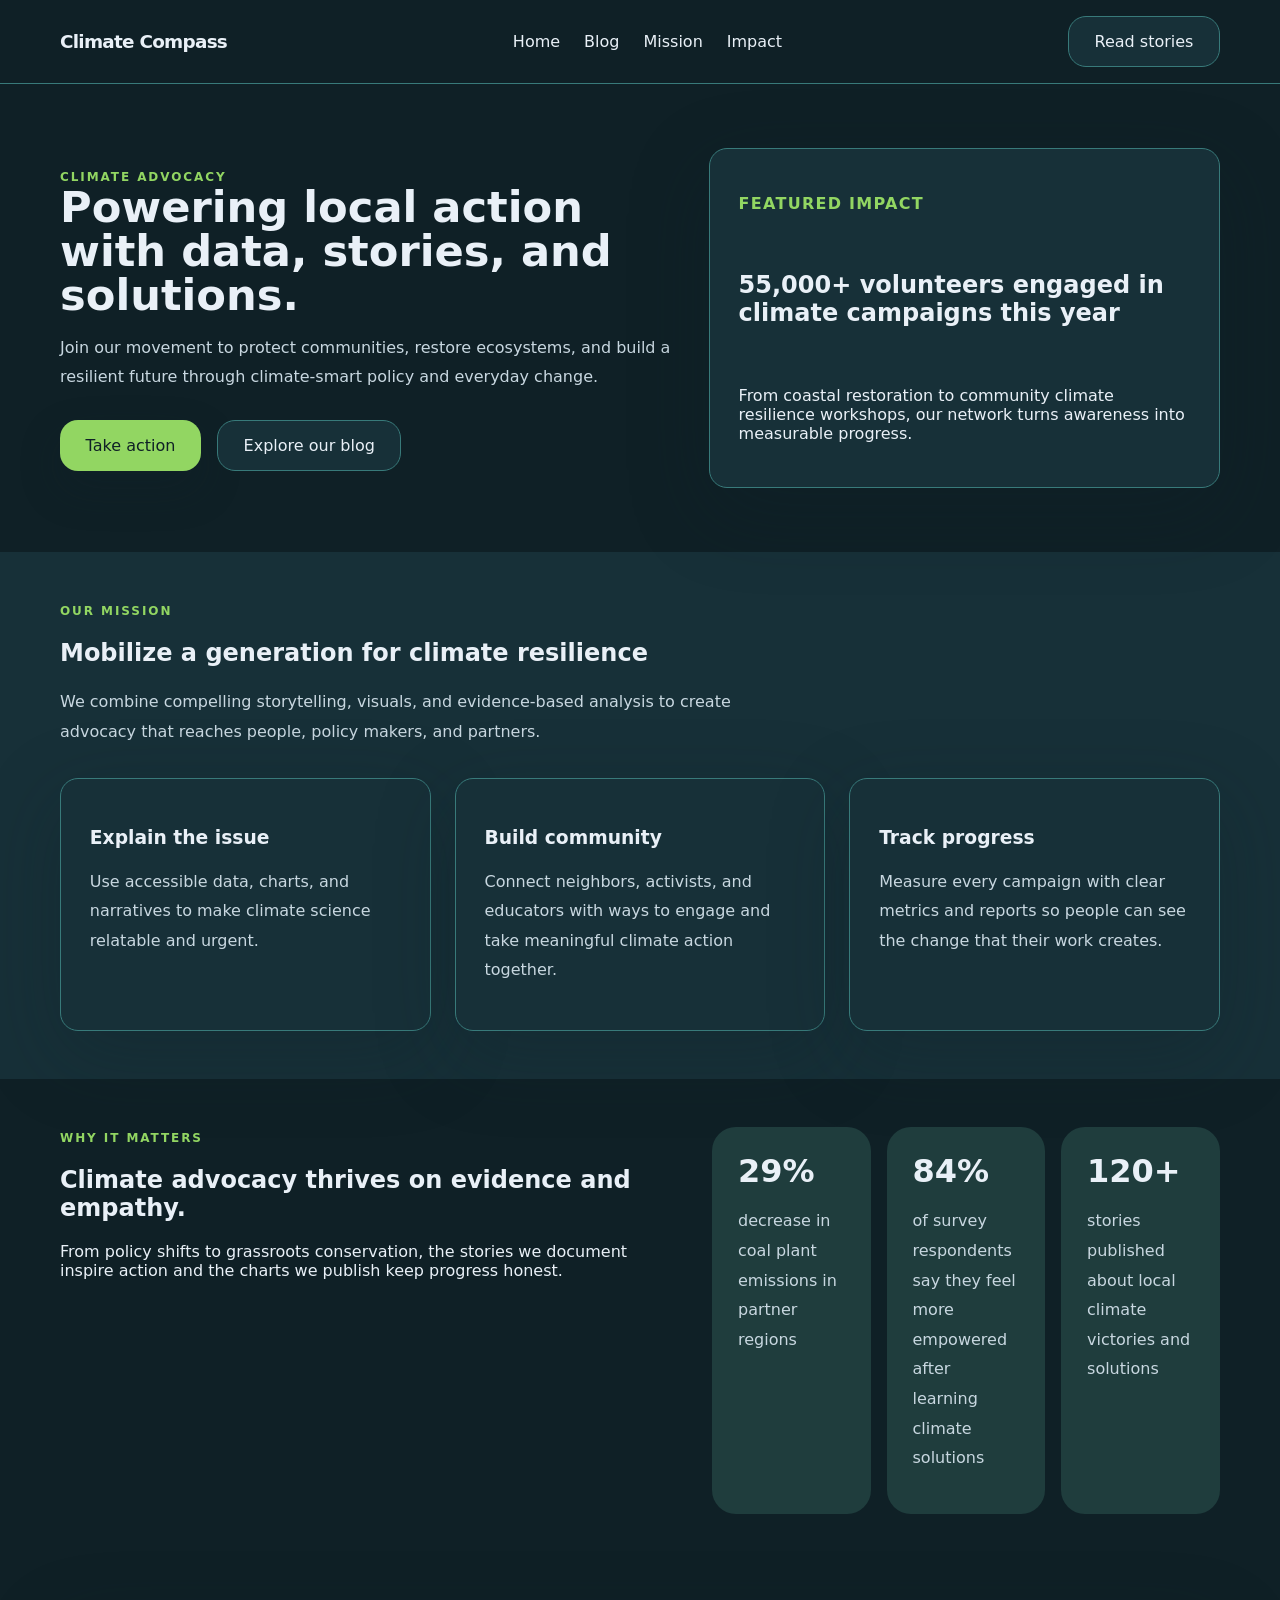
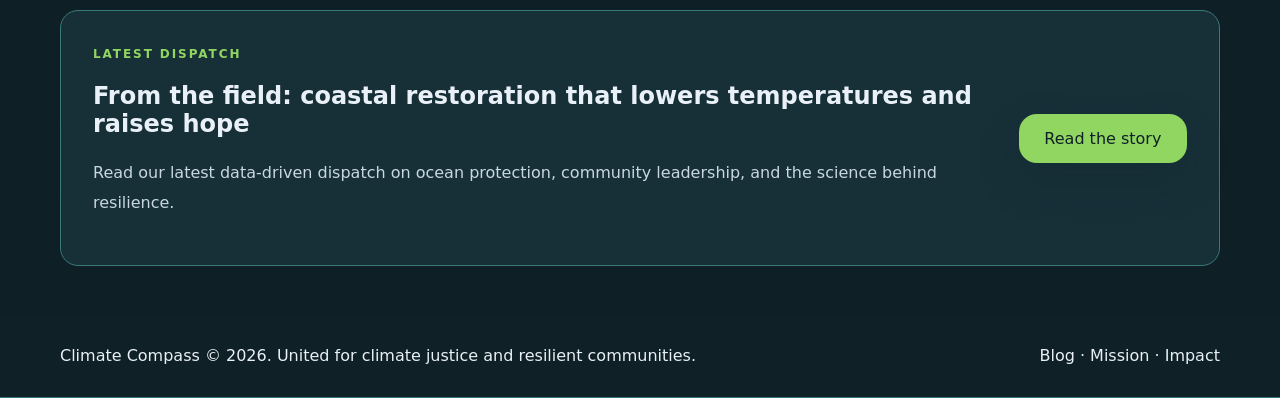
==== index.html @ 707732d9 "create website" ====
<!DOCTYPE html>
<html lang="en">
<head>
  <meta charset="UTF-8" />
  <meta name="viewport" content="width=device-width, initial-scale=1.0" />
  <title>Climate Compass | Act for a Cooler Future</title>
  <link rel="stylesheet" href="styles.css" />
</head>
<body>
  <header class="site-header">
    <div class="container header-inner">
      <a class="brand" href="index.html">Climate Compass</a>
      <nav class="nav-links">
        <a href="index.html">Home</a>
        <a href="blog.html">Blog</a>
        <a href="#mission">Mission</a>
        <a href="#impact">Impact</a>
      </nav>
      <a class="button button-secondary" href="blog.html">Read stories</a>
    </div>
  </header>

  <main>
    <section class="hero">
      <div class="container hero-grid">
        <div class="hero-copy">
          <span class="eyebrow">Climate advocacy</span>
          <h1>Powering local action with data, stories, and solutions.</h1>
          <p>Join our movement to protect communities, restore ecosystems, and build a resilient future through climate-smart policy and everyday change.</p>
          <div class="hero-actions">
            <a class="button button-primary" href="#impact">Take action</a>
            <a class="button button-ghost" href="blog.html">Explore our blog</a>
          </div>
        </div>
        <div class="hero-media">
          <div class="hero-card">
            <p class="hero-card-label">Featured impact</p>
            <h2>55,000+ volunteers engaged in climate campaigns this year</h2>
            <p>From coastal restoration to community climate resilience workshops, our network turns awareness into measurable progress.</p>
          </div>
        </div>
      </div>
    </section>

    <section id="mission" class="section-light">
      <div class="container">
        <div class="section-intro">
          <span class="eyebrow">Our mission</span>
          <h2>Mobilize a generation for climate resilience</h2>
          <p>We combine compelling storytelling, visuals, and evidence-based analysis to create advocacy that reaches people, policy makers, and partners.</p>
        </div>
        <div class="grid-3">
          <article class="feature-card">
            <h3>Explain the issue</h3>
            <p>Use accessible data, charts, and narratives to make climate science relatable and urgent.</p>
          </article>
          <article class="feature-card">
            <h3>Build community</h3>
            <p>Connect neighbors, activists, and educators with ways to engage and take meaningful climate action together.</p>
          </article>
          <article class="feature-card">
            <h3>Track progress</h3>
            <p>Measure every campaign with clear metrics and reports so people can see the change that their work creates.</p>
          </article>
        </div>
      </div>
    </section>

    <section id="impact" class="section-dark">
      <div class="container impact-grid">
        <div>
          <span class="eyebrow">Why it matters</span>
          <h2>Climate advocacy thrives on evidence and empathy.</h2>
          <p>From policy shifts to grassroots conservation, the stories we document inspire action and the charts we publish keep progress honest.</p>
        </div>
        <div class="impact-stat-grid">
          <div class="stat-box">
            <strong>29%</strong>
            <p>decrease in coal plant emissions in partner regions</p>
          </div>
          <div class="stat-box">
            <strong>84%</strong>
            <p>of survey respondents say they feel more empowered after learning climate solutions</p>
          </div>
          <div class="stat-box">
            <strong>120+</strong>
            <p>stories published about local climate victories and solutions</p>
          </div>
        </div>
      </div>
    </section>

    <section class="container spotlight-section">
      <div class="spotlight-card">
        <div>
          <span class="eyebrow">Latest dispatch</span>
          <h2>From the field: coastal restoration that lowers temperatures and raises hope</h2>
          <p>Read our latest data-driven dispatch on ocean protection, community leadership, and the science behind resilience.</p>
        </div>
        <a class="button button-primary" href="blog.html?post=ocean-restoration">Read the story</a>
      </div>
    </section>
  </main>

  <footer class="site-footer">
    <div class="container footer-grid">
      <p>Climate Compass © 2026. United for climate justice and resilient communities.</p>
      <p><a href="blog.html">Blog</a> · <a href="#mission">Mission</a> · <a href="#impact">Impact</a></p>
    </div>
  </footer>
</body>
</html>
---- styles.css ----
:root {
  color-scheme: dark;
  --bg: #0f2026;
  --bg-alt: #173038;
  --surface: #1f3d3d;
  --surface-soft: #387a7a;
  --text: #e9f0f7;
  --muted: #c8d7e0;
  --accent: #92d662;
  --accent-strong: #de5536;
  --border: #387a7a;
  --shadow: 0 24px 80px rgba(15, 32, 38, 0.28);
  --radius: 18px;
  font-family: Inter, system-ui, -apple-system, BlinkMacSystemFont, "Segoe UI", sans-serif;
}

* {
  box-sizing: border-box;
}

html {
  scroll-behavior: smooth;
}

body {
  margin: 0;
  min-height: 100vh;
  background: var(--bg);
  color: var(--text);
}

img {
  max-width: 100%;
  display: block;
}

a {
  color: inherit;
  text-decoration: none;
}

button,
input,
textarea,
select {
  font: inherit;
}

.container {
  width: min(1160px, calc(100% - 2rem));
  margin: 0 auto;
}

.site-header,
.site-footer {
  position: sticky;
  top: 0;
  z-index: 10;
  backdrop-filter: blur(16px);
  background: var(--bg);
  border-bottom: 1px solid var(--surface-soft);
}

.header-inner,
.footer-grid {
  display: flex;
  align-items: center;
  justify-content: space-between;
  gap: 1rem;
  padding: 1rem 0;
}

.brand {
  font-weight: 700;
  letter-spacing: -.04em;
  font-size: 1.15rem;
}

.nav-links {
  display: flex;
  gap: 1.5rem;
  flex-wrap: wrap;
  align-items: center;
}

.page-hero,
.hero {
  padding: 4rem 0;
}

.hero-grid,
.impact-grid,
.grid-3,
.stat-grid {
  display: grid;
  gap: 1.5rem;
}

.hero-grid {
  grid-template-columns: 1.1fr 0.9fr;
  align-items: center;
}

.hero-copy h1,
.page-hero h1 {
  font-size: clamp(2.7rem, 3vw, 4.4rem);
  line-height: 1.02;
  margin: 0;
}

.eyebrow {
  color: var(--accent);
  text-transform: uppercase;
  font-weight: 700;
  letter-spacing: 0.16em;
  font-size: 0.75rem;
}

.hero-copy p,
.section-intro p,
.page-hero p,
.spotlight-card p,
.feature-card p,
.stat-box p,
.post-card p {
  color: var(--muted);
  line-height: 1.85;
}

.hero-actions {
  display: flex;
  flex-wrap: wrap;
  gap: 1rem;
  margin-top: 1.75rem;
}

.button {
  border: none;
  display: inline-flex;
  align-items: center;
  justify-content: center;
  padding: 0.95rem 1.6rem;
  border-radius: 18px;
  cursor: pointer;
  transition: transform 0.2s ease, box-shadow 0.2s ease, background 0.2s ease;
}

.button:hover {
  transform: translateY(-1px);
}

.button-primary {
  background: var(--accent);
  color: var(--bg);
  box-shadow: 0 18px 40px rgba(15, 32, 38, 0.25);
}

.button-secondary,
.button-ghost {
  background: var(--bg-alt);
  color: var(--text);
  border: 1px solid var(--surface-soft);
}

.button-ghost:hover,
.button-secondary:hover {
  background: var(--surface);
}

.hero-media {
  display: grid;
  gap: 1rem;
}

.hero-card,
.feature-card,
.spotlight-card,
.post-card,
.content-card,
.timeline-event,
.qa-item,
.chart-card {
  background: var(--bg-alt);
  border: 1px solid var(--border);
  border-radius: var(--radius);
  box-shadow: var(--shadow);
  padding: 1.8rem;
}

.hero-card {
  min-height: 340px;
  display: flex;
  flex-direction: column;
  justify-content: space-between;
}

.hero-card-label {
  color: var(--accent);
  font-weight: 700;
  letter-spacing: 0.08em;
  text-transform: uppercase;
  margin-bottom: 1rem;
}

.section-light,
.page-hero,
.spotlight-section,
.post-content {
  padding: 3rem 0;
}

.section-light {
  background: #173038;
}

.section-dark {
  padding: 3rem 0;
}

.section-dark .container {
  display: grid;
  gap: 2rem;
}

.section-intro,
.blog-intro {
  max-width: 720px;
  margin-bottom: 2rem;
}

.grid-3 {
  grid-template-columns: repeat(3, minmax(0, 1fr));
}

.feature-card {
  min-height: 220px;
}

.impact-grid {
  grid-template-columns: 1.1fr 0.9fr;
  align-items: stretch;
}

.impact-stat-grid {
  display: grid;
  grid-template-columns: repeat(3, minmax(0, 1fr));
  gap: 1rem;
}

.stat-box {
  padding: 1.6rem;
  border-radius: 24px;
  background: #1f3d3d;
}

.stat-box strong {
  display: block;
  font-size: 2rem;
  margin-bottom: 0.7rem;
}

.spotlight-section {
  display: flex;
  justify-content: center;
}

.spotlight-card {
  display: grid;
  grid-template-columns: 1fr auto;
  gap: 1.5rem;
  align-items: center;
  padding: 2rem;
}

.post-list,
.post-content {
  display: grid;
  gap: 1.75rem;
}

.post-card {
  padding: 1.8rem;
}

.post-card h2,
.post-card h3,
.content-card h3,
.content-card h4,
.chart-card h3,
.timeline-event h4,
.qa-item h4 {
  margin-top: 0;
}

.post-card .meta,
.content-card .meta {
  color: var(--muted);
  font-size: 0.95rem;
  margin-bottom: 1rem;
}

.post-card p,
.content-card p {
  margin: 0.85rem 0;
}

.card-row {
  display: grid;
  gap: 1rem;
}

.card-row.columns-2 {
  grid-template-columns: repeat(2, minmax(0, 1fr));
}

.figure-grid {
  display: grid;
  gap: 1rem;
}

.figure-grid.columns-2 {
  grid-template-columns: repeat(2, minmax(0, 1fr));
}

.figure-grid img {
  border-radius: 20px;
  object-fit: cover;
  aspect-ratio: 4 / 3;
}

.figure-grid .figure-caption {
  font-size: 0.95rem;
  color: var(--muted);
  margin-top: 0.7rem;
}

.carousel {
  position: relative;
  overflow: hidden;
  border-radius: 24px;
}

.carousel img {
  width: 100%;
  display: block;
}

.carousel-controls {
  position: absolute;
  inset: 0;
  display: flex;
  justify-content: space-between;
  align-items: center;
  padding: 0 1rem;
  pointer-events: none;
}

.carousel-button {
  pointer-events: auto;
  background: #0f2026;
  border: none;
  color: #fff;
  width: 2.4rem;
  height: 2.4rem;
  border-radius: 999px;
  display: grid;
  place-items: center;
}

.chart-card {
  padding: 1.75rem;
}

.chart-canvas,
.radar-canvas,
.scatter-canvas {
  width: 100%;
  max-width: 100%;
  height: 320px;
}

.table-chart {
  width: 100%;
  border-collapse: collapse;
}

.table-chart th,
.table-chart td {
  padding: 0.95rem 0.85rem;
  border-bottom: 1px solid #387a7a;
}

.table-chart th {
  text-align: left;
  color: var(--accent);
}

.big-number {
  display: grid;
  gap: 0.75rem;
}

.big-number strong {
  font-size: clamp(2.4rem, 5vw, 3.5rem);
  line-height: 1;
}

.quote-block {
  position: relative;
  padding-left: 1.2rem;
  border-left: 4px solid var(--accent);
}

.quote-block p {
  font-size: 1.1rem;
  color: var(--text);
}

.quote-block cite {
  display: block;
  margin-top: 1rem;
  color: var(--muted);
  font-size: 0.95rem;
}

.comparison-grid {
  display: grid;
  gap: 1rem;
  background: #0f2026;
  padding: 1.6rem;
  border-radius: 24px;
}

.comparison-card {
  padding: 1rem;
  background: #1f3d3d;
  border-radius: 20px;
}

.link-embed {
  display: grid;
  gap: 1rem;
  background: #173038;
  padding: 1.5rem;
  border-radius: 24px;
}

.link-embed a {
  color: var(--accent);
  font-weight: 600;
}

.timeline-list {
  display: grid;
  gap: 1rem;
}

.timeline-event {
  display: grid;
  gap: 0.5rem;
  grid-template-columns: 1fr;
}

.timeline-event .timeline-meta {
  display: flex;
  gap: 1rem;
  align-items: center;
  font-size: 0.95rem;
  color: var(--muted);
}

.timeline-event img {
  width: 100%;
  border-radius: 18px;
  object-fit: cover;
  aspect-ratio: 16 / 9;
}

.qa-list {
  display: grid;
  gap: 1rem;
}

.qa-item {
  padding: 1.4rem;
}

.qa-item h4 {
  margin-bottom: 0.4rem;
}

.qa-item p {
  margin: 0;
}

@media (max-width: 900px) {
  .hero-grid,
  .impact-grid,
  .grid-3,
  .card-row.columns-2,
  .impact-stat-grid,
  .section-dark .container {
    grid-template-columns: 1fr;
  }

  .header-inner,
  .footer-grid {
    flex-direction: column;
    align-items: stretch;
  }

  .nav-links {
    justify-content: center;
  }
}

@media (max-width: 640px) {
  .hero,
  .page-hero,
  .section-light,
  .section-dark,
  .spotlight-section,
  .post-content {
    padding: 2.5rem 0;
  }

  .hero-copy h1,
  .page-hero h1 {
    font-size: 2.5rem;
  }

  .button {
    width: 100%;
  }
}
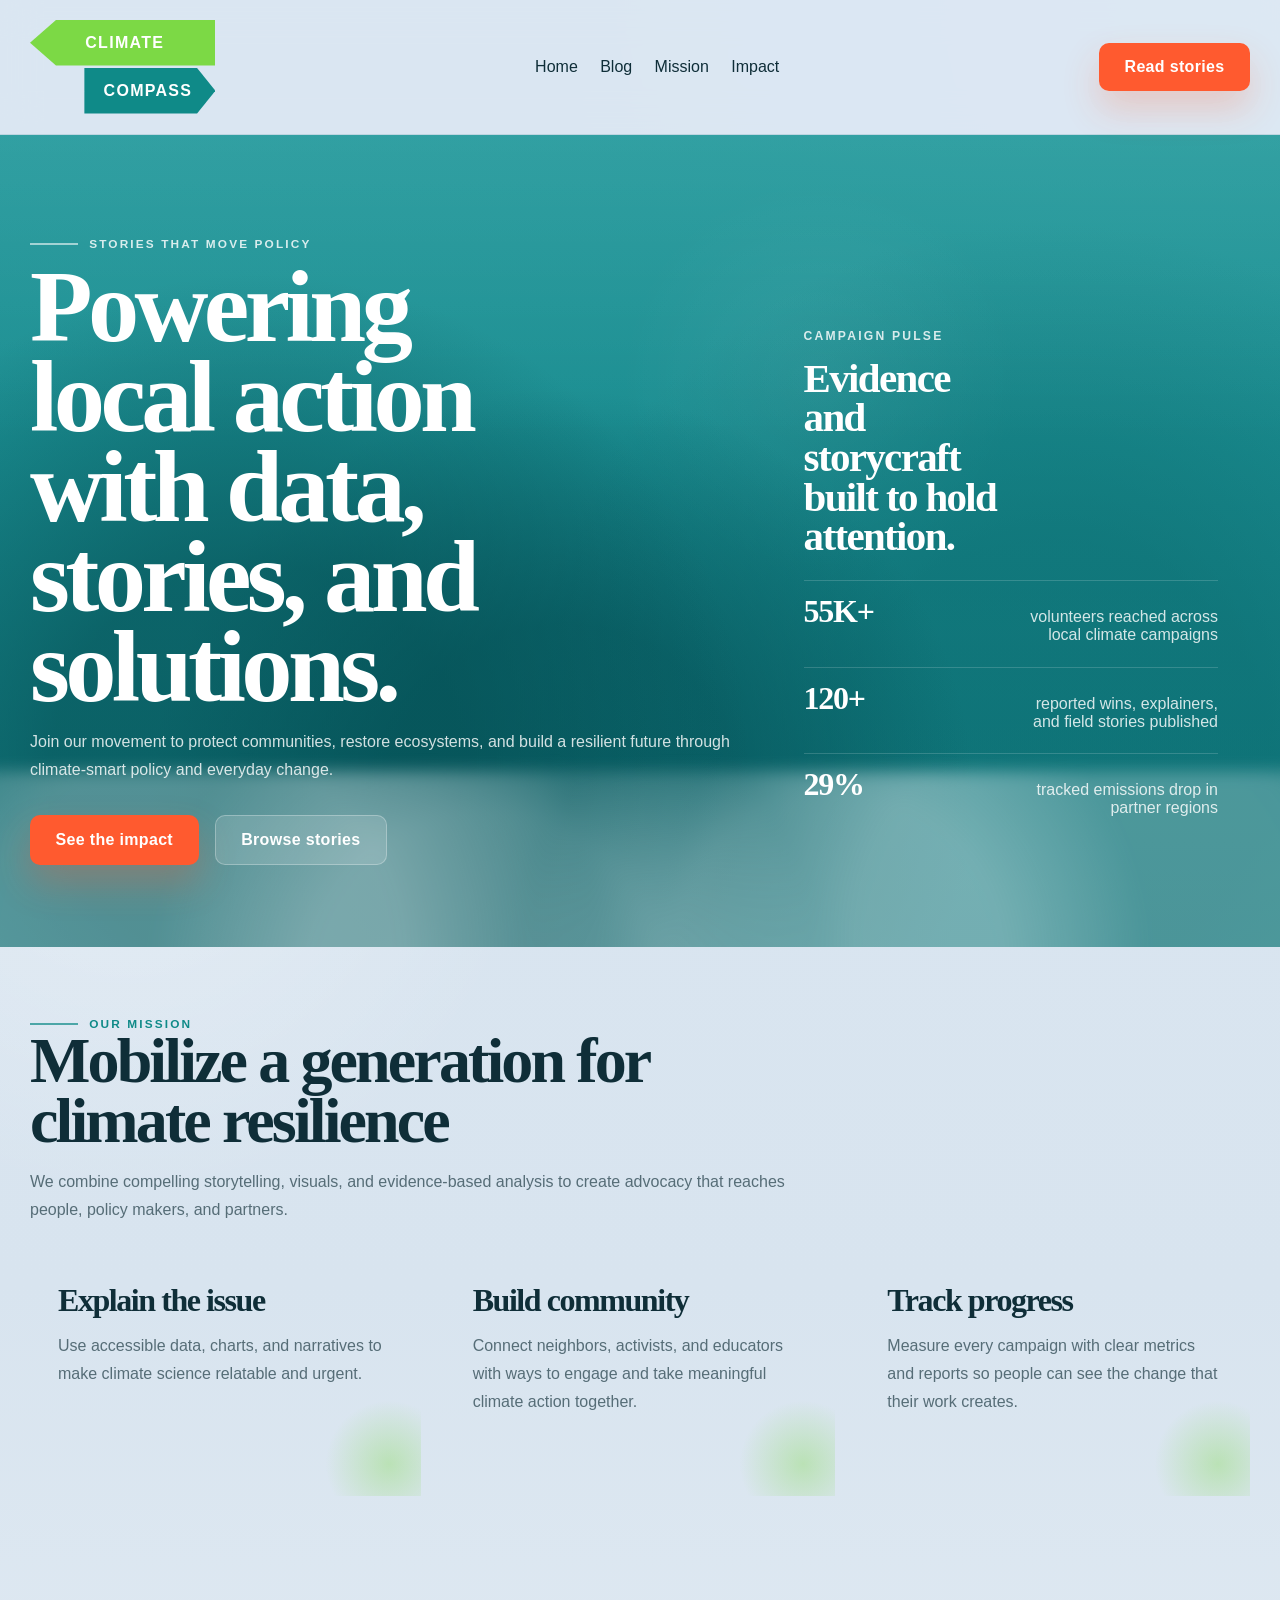
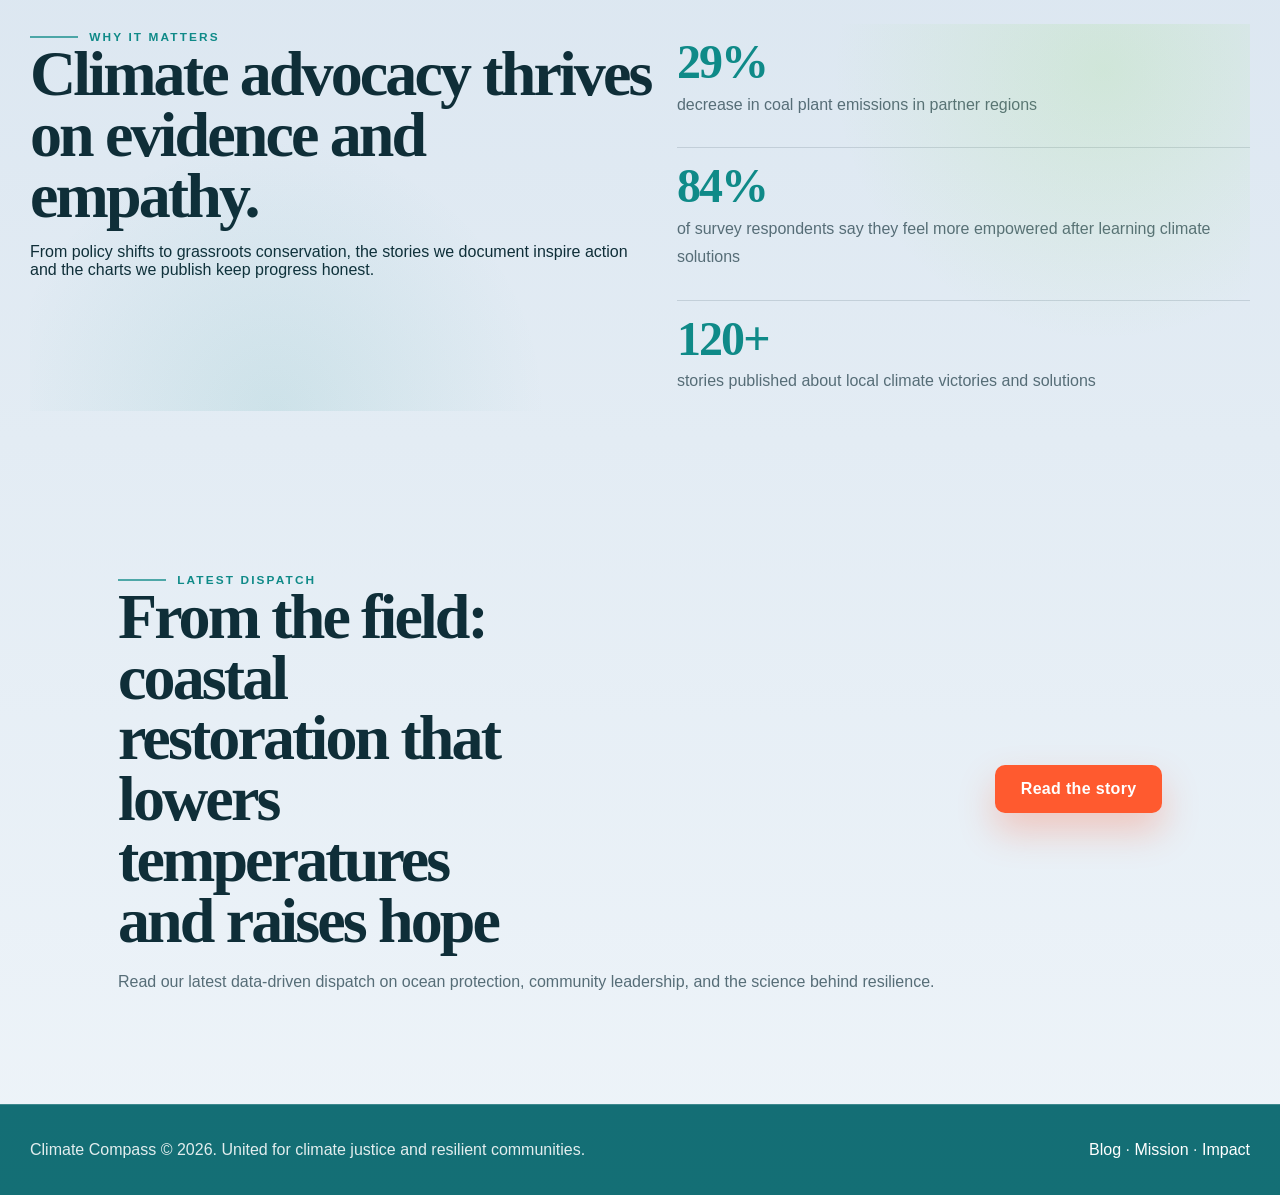
==== commit a173437e: "e" ====
--- a/index.html
+++ b/index.html
@@ -6,10 +6,13 @@
   <title>Climate Compass | Act for a Cooler Future</title>
   <link rel="stylesheet" href="styles.css" />
 </head>
-<body>
+<body class="landing-page">
   <header class="site-header">
     <div class="container header-inner">
-      <a class="brand" href="index.html">Climate Compass</a>
+      <a class="brand" href="index.html" aria-label="Climate Compass home">
+        <span class="brand-chip brand-chip-lime">Climate</span>
+        <span class="brand-chip brand-chip-teal">Compass</span>
+      </a>
       <nav class="nav-links">
         <a href="index.html">Home</a>
         <a href="blog.html">Blog</a>
@@ -24,19 +27,32 @@
     <section class="hero">
       <div class="container hero-grid">
         <div class="hero-copy">
-          <span class="eyebrow">Climate advocacy</span>
+          <span class="eyebrow">Stories that move policy</span>
           <h1>Powering local action with data, stories, and solutions.</h1>
           <p>Join our movement to protect communities, restore ecosystems, and build a resilient future through climate-smart policy and everyday change.</p>
           <div class="hero-actions">
-            <a class="button button-primary" href="#impact">Take action</a>
-            <a class="button button-ghost" href="blog.html">Explore our blog</a>
+            <a class="button button-primary" href="#impact">See the impact</a>
+            <a class="button button-ghost" href="blog.html">Browse stories</a>
           </div>
         </div>
         <div class="hero-media">
           <div class="hero-card">
-            <p class="hero-card-label">Featured impact</p>
-            <h2>55,000+ volunteers engaged in climate campaigns this year</h2>
-            <p>From coastal restoration to community climate resilience workshops, our network turns awareness into measurable progress.</p>
+            <p class="hero-card-label">Campaign pulse</p>
+            <h2>Evidence and storycraft built to hold attention.</h2>
+            <ul class="metric-list">
+              <li>
+                <strong>55K+</strong>
+                <span>volunteers reached across local climate campaigns</span>
+              </li>
+              <li>
+                <strong>120+</strong>
+                <span>reported wins, explainers, and field stories published</span>
+              </li>
+              <li>
+                <strong>29%</strong>
+                <span>tracked emissions drop in partner regions</span>
+              </li>
+            </ul>
           </div>
         </div>
       </div>
--- a/styles.css
+++ b/styles.css
@@ -1,17 +1,21 @@
 :root {
-  color-scheme: dark;
-  --bg: #0f2026;
-  --bg-alt: #173038;
-  --surface: #1f3d3d;
-  --surface-soft: #387a7a;
-  --text: #e9f0f7;
-  --muted: #c8d7e0;
-  --accent: #92d662;
-  --accent-strong: #de5536;
-  --border: #387a7a;
-  --shadow: 0 24px 80px rgba(15, 32, 38, 0.28);
-  --radius: 18px;
-  font-family: Inter, system-ui, -apple-system, BlinkMacSystemFont, "Segoe UI", sans-serif;
+  color-scheme: light;
+  --sky: #dbe7f2;
+  --sky-bright: #eef4f9;
+  --ink: #0f2e38;
+  --ink-soft: #566d77;
+  --sea: #0f8a88;
+  --sea-deep: #0c6a70;
+  --lime: #7cd945;
+  --coral: #ff5a2f;
+  --card: rgba(255, 255, 255, 0.72);
+  --card-strong: rgba(255, 255, 255, 0.9);
+  --border: rgba(15, 46, 56, 0.12);
+  --shadow: 0 24px 60px rgba(7, 79, 85, 0.12);
+  --radius: 30px;
+  --radius-sm: 22px;
+  --font-display: "Iowan Old Style", "Palatino Linotype", "Book Antiqua", Georgia, serif;
+  --font-body: "Avenir Next", "Segoe UI", "Helvetica Neue", Arial, sans-serif;
 }
 
 * {
@@ -25,13 +29,17 @@
 body {
   margin: 0;
   min-height: 100vh;
-  background: var(--bg);
-  color: var(--text);
+  color: var(--ink);
+  font-family: var(--font-body);
+  background:
+    radial-gradient(circle at top right, rgba(255, 255, 255, 0.7), transparent 22%),
+    radial-gradient(circle at 10% 28%, rgba(255, 255, 255, 0.32), transparent 18%),
+    linear-gradient(180deg, var(--sky) 0%, #d8e4ef 46%, var(--sky-bright) 100%);
 }
 
 img {
+  display: block;
   max-width: 100%;
-  display: block;
 }
 
 a {
@@ -47,18 +55,25 @@
 }
 
 .container {
-  width: min(1160px, calc(100% - 2rem));
+  width: min(1220px, calc(100% - 2rem));
   margin: 0 auto;
 }
 
-.site-header,
-.site-footer {
+.site-header {
   position: sticky;
   top: 0;
-  z-index: 10;
-  backdrop-filter: blur(16px);
-  background: var(--bg);
-  border-bottom: 1px solid var(--surface-soft);
+  z-index: 40;
+  backdrop-filter: blur(18px);
+  background: rgba(219, 231, 242, 0.92);
+  border-bottom: 1px solid rgba(12, 106, 112, 0.14);
+}
+
+.site-footer {
+  position: relative;
+  z-index: 5;
+  background: rgba(12, 106, 112, 0.96);
+  color: rgba(255, 255, 255, 0.88);
+  border-top: 1px solid rgba(255, 255, 255, 0.18);
 }
 
 .header-inner,
@@ -66,54 +81,266 @@
   display: flex;
   align-items: center;
   justify-content: space-between;
-  gap: 1rem;
-  padding: 1rem 0;
+  gap: 1.5rem;
+  padding: 1.25rem 0;
 }
 
 .brand {
-  font-weight: 700;
-  letter-spacing: -.04em;
-  font-size: 1.15rem;
+  display: grid;
+  gap: 0.15rem;
+  width: fit-content;
+}
+
+.brand-chip {
+  display: inline-flex;
+  align-items: center;
+  justify-content: center;
+  min-height: 2.85rem;
+  padding: 0.5rem 1.2rem;
+  color: #fff;
+  font-size: clamp(1rem, 1.25vw, 1.42rem);
+  font-weight: 800;
+  letter-spacing: 0.08em;
+  text-transform: uppercase;
+  line-height: 1;
+}
+
+.brand-chip-lime {
+  background: var(--lime);
+  clip-path: polygon(14% 0, 100% 0, 100% 100%, 14% 100%, 0 50%);
+  padding-left: 1.45rem;
+}
+
+.brand-chip-teal {
+  margin-left: 3.4rem;
+  background: var(--sea);
+  clip-path: polygon(0 0, 86% 0, 100% 50%, 86% 100%, 0 100%);
+  padding-right: 1.45rem;
 }
 
 .nav-links {
   display: flex;
-  gap: 1.5rem;
   flex-wrap: wrap;
   align-items: center;
-}
-
+  gap: 1.4rem;
+}
+
+.nav-links a {
+  position: relative;
+  padding: 0.25rem 0;
+  font-size: 1rem;
+}
+
+.nav-links a::after {
+  content: "";
+  position: absolute;
+  left: 0;
+  bottom: -0.32rem;
+  width: 100%;
+  height: 2px;
+  background: var(--lime);
+  transform: scaleX(0);
+  transform-origin: left;
+  transition: transform 0.2s ease;
+}
+
+.nav-links a:hover::after,
+.nav-links a:focus-visible::after {
+  transform: scaleX(1);
+}
+
+.button {
+  display: inline-flex;
+  align-items: center;
+  justify-content: center;
+  border: none;
+  border-radius: 10px;
+  padding: 0.95rem 1.6rem;
+  font-weight: 700;
+  letter-spacing: 0.02em;
+  cursor: pointer;
+  transition: transform 0.18s ease, box-shadow 0.18s ease, background 0.18s ease, color 0.18s ease;
+}
+
+.button:hover,
+.button:focus-visible {
+  transform: translateY(-1px);
+}
+
+.button-primary {
+  background: var(--coral);
+  color: #fff;
+  box-shadow: 0 18px 36px rgba(255, 90, 47, 0.28);
+}
+
+.button-secondary {
+  background: var(--sea);
+  color: #fff;
+  box-shadow: 0 16px 32px rgba(12, 106, 112, 0.2);
+}
+
+.site-header .button-secondary {
+  background: var(--coral);
+  box-shadow: 0 18px 36px rgba(255, 90, 47, 0.24);
+}
+
+.button-ghost {
+  background: rgba(255, 255, 255, 0.14);
+  color: #fff;
+  border: 1px solid rgba(255, 255, 255, 0.28);
+}
+
+.button-ghost:hover,
+.button-secondary:hover {
+  box-shadow: 0 18px 38px rgba(7, 79, 85, 0.18);
+}
+
+.hero,
 .page-hero,
+.section-light,
+.section-dark,
+.spotlight-section,
+.post-content {
+  position: relative;
+}
+
 .hero {
-  padding: 4rem 0;
+  overflow: hidden;
+  min-height: min(54rem, calc(100vh - 5.5rem));
+  padding: clamp(4rem, 8vw, 6rem) 0 5rem;
+  color: #fff;
+  background: linear-gradient(180deg, rgba(16, 145, 147, 0.92) 0%, rgba(10, 119, 124, 0.96) 100%);
+}
+
+.hero::before {
+  content: "";
+  position: absolute;
+  inset: 0;
+  background:
+    linear-gradient(180deg, rgba(255, 255, 255, 0.08), transparent 38%),
+    radial-gradient(circle at 20% 78%, rgba(4, 78, 83, 0.62) 0 17%, transparent 41%),
+    radial-gradient(circle at 44% 82%, rgba(5, 82, 88, 0.64) 0 18%, transparent 42%),
+    radial-gradient(circle at 82% 77%, rgba(6, 96, 100, 0.42) 0 18%, transparent 44%),
+    radial-gradient(circle at 64% 30%, rgba(255, 255, 255, 0.06), transparent 20%);
+  opacity: 1;
+}
+
+.hero::after {
+  content: "";
+  position: absolute;
+  left: -5%;
+  right: -5%;
+  bottom: -8rem;
+  height: 19rem;
+  background:
+    radial-gradient(circle at 18% 60%, rgba(235, 246, 248, 0.32) 0 18%, transparent 35%),
+    radial-gradient(circle at 39% 72%, rgba(224, 241, 244, 0.28) 0 20%, transparent 38%),
+    radial-gradient(circle at 64% 62%, rgba(233, 248, 250, 0.26) 0 18%, transparent 34%),
+    radial-gradient(circle at 82% 55%, rgba(235, 246, 248, 0.28) 0 20%, transparent 36%);
+  filter: blur(8px);
+}
+
+.hero .container,
+.page-hero .container,
+.section-dark .container {
+  position: relative;
+  z-index: 1;
 }
 
 .hero-grid,
 .impact-grid,
 .grid-3,
-.stat-grid {
+.post-list,
+.card-row,
+.impact-stat-grid,
+.comparison-grid {
   display: grid;
   gap: 1.5rem;
 }
 
 .hero-grid {
-  grid-template-columns: 1.1fr 0.9fr;
+  grid-template-columns: minmax(0, 1.2fr) minmax(320px, 0.8fr);
+  align-items: end;
+}
+
+.hero-copy {
+  max-width: 760px;
+}
+
+.hero-copy h1,
+.page-hero h1,
+.section-intro h2,
+.impact-grid h2,
+.blog-summary h2,
+.spotlight-card h2,
+.post-card h2,
+.post-card h3,
+.content-card h3,
+.chart-card h3,
+.quote-block p,
+.feature-card h3 {
+  margin-top: 0;
+  font-family: var(--font-display);
+  letter-spacing: -0.045em;
+}
+
+.hero-copy h1 {
+  margin: 0.7rem 0 1rem;
+  max-width: 10ch;
+  font-size: clamp(3.7rem, 8vw, 7.25rem);
+  line-height: 0.88;
+}
+
+.page-hero {
+  padding: 3.5rem 0 2rem;
+}
+
+.page-hero .container {
+  padding: 0;
+  background: transparent;
+  border: none;
+  border-radius: 0;
+  box-shadow: none;
+  backdrop-filter: none;
+}
+
+.page-hero h1,
+.section-intro h2,
+.impact-grid h2,
+.blog-summary h2,
+.spotlight-card h2 {
+  margin-bottom: 0.9rem;
+  font-size: clamp(2.5rem, 5vw, 4.6rem);
+  line-height: 0.95;
+}
+
+.eyebrow {
+  display: inline-flex;
   align-items: center;
-}
-
-.hero-copy h1,
-.page-hero h1 {
-  font-size: clamp(2.7rem, 3vw, 4.4rem);
-  line-height: 1.02;
-  margin: 0;
-}
-
-.eyebrow {
-  color: var(--accent);
+  gap: 0.7rem;
+  font-size: 0.74rem;
+  font-weight: 800;
+  letter-spacing: 0.18em;
   text-transform: uppercase;
-  font-weight: 700;
-  letter-spacing: 0.16em;
-  font-size: 0.75rem;
+}
+
+.eyebrow::before {
+  content: "";
+  width: 3rem;
+  height: 2px;
+  background: currentColor;
+  opacity: 0.7;
+}
+
+.hero .eyebrow {
+  color: rgba(255, 255, 255, 0.82);
+}
+
+.page-hero .eyebrow,
+.section-intro .eyebrow,
+.impact-grid .eyebrow,
+.spotlight-card .eyebrow {
+  color: var(--sea);
 }
 
 .hero-copy p,
@@ -122,49 +349,28 @@
 .spotlight-card p,
 .feature-card p,
 .stat-box p,
-.post-card p {
-  color: var(--muted);
-  line-height: 1.85;
+.post-card p,
+.content-card p,
+.blog-summary p,
+.timeline-event .timeline-meta,
+.link-embed p,
+.qa-item p,
+.figure-caption {
+  color: var(--ink-soft);
+  line-height: 1.75;
+}
+
+.hero-copy p,
+.hero-card p,
+.hero-card span {
+  color: rgba(255, 255, 255, 0.82);
 }
 
 .hero-actions {
   display: flex;
   flex-wrap: wrap;
   gap: 1rem;
-  margin-top: 1.75rem;
-}
-
-.button {
-  border: none;
-  display: inline-flex;
-  align-items: center;
-  justify-content: center;
-  padding: 0.95rem 1.6rem;
-  border-radius: 18px;
-  cursor: pointer;
-  transition: transform 0.2s ease, box-shadow 0.2s ease, background 0.2s ease;
-}
-
-.button:hover {
-  transform: translateY(-1px);
-}
-
-.button-primary {
-  background: var(--accent);
-  color: var(--bg);
-  box-shadow: 0 18px 40px rgba(15, 32, 38, 0.25);
-}
-
-.button-secondary,
-.button-ghost {
-  background: var(--bg-alt);
-  color: var(--text);
-  border: 1px solid var(--surface-soft);
-}
-
-.button-ghost:hover,
-.button-secondary:hover {
-  background: var(--surface);
+  margin-top: 1.9rem;
 }
 
 .hero-media {
@@ -179,52 +385,78 @@
 .content-card,
 .timeline-event,
 .qa-item,
-.chart-card {
-  background: var(--bg-alt);
-  border: 1px solid var(--border);
-  border-radius: var(--radius);
-  box-shadow: var(--shadow);
-  padding: 1.8rem;
+.chart-card,
+.blog-meta {
+  background: transparent;
+  border: none;
+  border-radius: 0;
+  box-shadow: none;
+  backdrop-filter: none;
 }
 
 .hero-card {
-  min-height: 340px;
+  padding: 2rem;
+  color: #fff;
+  background: transparent;
+}
+
+.hero-card h2 {
+  margin: 0;
+  max-width: 10ch;
+  font-family: var(--font-display);
+  font-size: clamp(2rem, 3.2vw, 3rem);
+  line-height: 0.97;
+  letter-spacing: -0.04em;
+}
+
+.hero-card-label {
+  margin: 0 0 1rem;
+  color: rgba(255, 255, 255, 0.68);
+  font-size: 0.76rem;
+  font-weight: 800;
+  letter-spacing: 0.18em;
+  text-transform: uppercase;
+}
+
+.metric-list {
+  list-style: none;
+  margin: 1.45rem 0 0;
+  padding: 0;
+  display: grid;
+  gap: 0.4rem;
+}
+
+.metric-list li {
   display: flex;
-  flex-direction: column;
+  align-items: baseline;
   justify-content: space-between;
-}
-
-.hero-card-label {
-  color: var(--accent);
-  font-weight: 700;
-  letter-spacing: 0.08em;
-  text-transform: uppercase;
-  margin-bottom: 1rem;
+  gap: 1rem;
+  padding: 1rem 0;
+  border-top: 1px solid rgba(255, 255, 255, 0.16);
+}
+
+.metric-list strong {
+  font-family: var(--font-display);
+  font-size: 2rem;
+  line-height: 0.9;
+  letter-spacing: -0.04em;
+}
+
+.metric-list span {
+  max-width: 13rem;
+  text-align: right;
 }
 
 .section-light,
-.page-hero,
+.section-dark,
 .spotlight-section,
 .post-content {
-  padding: 3rem 0;
-}
-
-.section-light {
-  background: #173038;
-}
-
-.section-dark {
-  padding: 3rem 0;
-}
-
-.section-dark .container {
-  display: grid;
-  gap: 2rem;
+  padding: 4rem 0;
 }
 
 .section-intro,
 .blog-intro {
-  max-width: 720px;
+  max-width: 760px;
   margin-bottom: 2rem;
 }
 
@@ -232,31 +464,96 @@
   grid-template-columns: repeat(3, minmax(0, 1fr));
 }
 
+.feature-card,
+.spotlight-card,
+.post-card,
+.content-card,
+.chart-card {
+  padding: 1.75rem;
+}
+
 .feature-card {
-  min-height: 220px;
+  min-height: 15rem;
+  position: relative;
+  overflow: hidden;
+}
+
+.feature-card::after {
+  content: "";
+  position: absolute;
+  right: -2rem;
+  bottom: -2rem;
+  width: 8rem;
+  height: 8rem;
+  border-radius: 50%;
+  background: radial-gradient(circle, rgba(124, 217, 69, 0.34), transparent 70%);
+}
+
+.feature-card h3 {
+  margin-bottom: 0.8rem;
+  font-size: 2rem;
+  line-height: 1;
+}
+
+.section-dark .container {
+  padding: 0;
+  background: transparent;
+  border: none;
+  border-radius: 0;
+  box-shadow: none;
+  backdrop-filter: none;
+  overflow: hidden;
+}
+
+.section-dark .container::before {
+  content: "";
+  position: absolute;
+  inset: 0;
+  background:
+    radial-gradient(circle at 20% 100%, rgba(15, 140, 136, 0.1), transparent 26%),
+    radial-gradient(circle at 88% 12%, rgba(124, 217, 69, 0.14), transparent 24%);
+  pointer-events: none;
 }
 
 .impact-grid {
-  grid-template-columns: 1.1fr 0.9fr;
-  align-items: stretch;
+  grid-template-columns: minmax(0, 1fr) minmax(300px, 0.92fr);
+  align-items: start;
 }
 
 .impact-stat-grid {
-  display: grid;
-  grid-template-columns: repeat(3, minmax(0, 1fr));
-  gap: 1rem;
+  grid-template-columns: 1fr;
+  gap: 0.8rem;
+  padding: 0;
+  background: transparent;
+  border: none;
+  border-radius: 0;
+  box-shadow: none;
 }
 
 .stat-box {
-  padding: 1.6rem;
-  border-radius: 24px;
-  background: #1f3d3d;
+  padding: 1rem 0;
+  border-radius: 0;
+  border: none;
+  background: transparent;
+}
+
+.stat-box + .stat-box {
+  border-top: 1px solid rgba(15, 46, 56, 0.14);
 }
 
 .stat-box strong {
   display: block;
-  font-size: 2rem;
-  margin-bottom: 0.7rem;
+  margin-bottom: 0.45rem;
+  color: var(--sea);
+  font-family: var(--font-display);
+  font-size: clamp(2rem, 4vw, 3rem);
+  line-height: 0.9;
+  letter-spacing: -0.04em;
+}
+
+.stat-box p {
+  margin: 0;
+  color: var(--ink-soft);
 }
 
 .spotlight-section {
@@ -265,38 +562,70 @@
 }
 
 .spotlight-card {
+  width: min(100%, 1100px);
   display: grid;
   grid-template-columns: 1fr auto;
+  align-items: center;
   gap: 1.5rem;
-  align-items: center;
-  padding: 2rem;
+  background: transparent;
+}
+
+.spotlight-card h2 {
+  max-width: 13ch;
+}
+
+.blog-meta {
+  padding: 1.75rem 2rem;
+}
+
+.blog-summary {
+  max-width: 52rem;
+}
+
+.post-list {
+  grid-template-columns: repeat(2, minmax(0, 1fr));
 }
 
 .post-list,
 .post-content {
-  display: grid;
   gap: 1.75rem;
 }
 
-.post-card {
-  padding: 1.8rem;
-}
-
-.post-card h2,
+.post-content {
+  display: grid;
+}
+
+.post-card,
+.content-card,
+.timeline-event,
+.qa-item,
+.chart-card {
+  overflow: hidden;
+}
+
+.post-card h2 {
+  margin-bottom: 0.8rem;
+  font-size: clamp(2rem, 3vw, 3rem);
+  line-height: 0.97;
+  max-width: 13ch;
+}
+
 .post-card h3,
 .content-card h3,
-.content-card h4,
-.chart-card h3,
-.timeline-event h4,
-.qa-item h4 {
-  margin-top: 0;
+.chart-card h3 {
+  margin-bottom: 0.8rem;
+  font-size: clamp(1.8rem, 2.6vw, 2.5rem);
+  line-height: 0.98;
 }
 
 .post-card .meta,
 .content-card .meta {
-  color: var(--muted);
-  font-size: 0.95rem;
   margin-bottom: 1rem;
+  color: rgba(15, 46, 56, 0.58);
+  font-size: 0.84rem;
+  font-weight: 700;
+  letter-spacing: 0.12em;
+  text-transform: uppercase;
 }
 
 .post-card p,
@@ -304,71 +633,82 @@
   margin: 0.85rem 0;
 }
 
-.card-row {
+.card-row,
+.figure-grid,
+.timeline-list,
+.qa-list {
   display: grid;
   gap: 1rem;
 }
 
-.card-row.columns-2 {
+.card-row.columns-2,
+.figure-grid.columns-2,
+.comparison-grid {
   grid-template-columns: repeat(2, minmax(0, 1fr));
 }
 
-.figure-grid {
-  display: grid;
-  gap: 1rem;
-}
-
-.figure-grid.columns-2 {
-  grid-template-columns: repeat(2, minmax(0, 1fr));
+.figure-grid img,
+.carousel img,
+.timeline-event img {
+  width: 100%;
+  border-radius: 10px;
+  object-fit: cover;
+  box-shadow: none;
 }
 
 .figure-grid img {
-  border-radius: 20px;
-  object-fit: cover;
   aspect-ratio: 4 / 3;
 }
 
-.figure-grid .figure-caption {
-  font-size: 0.95rem;
-  color: var(--muted);
+.figure-caption {
   margin-top: 0.7rem;
+  font-size: 0.94rem;
 }
 
 .carousel {
   position: relative;
   overflow: hidden;
-  border-radius: 24px;
-}
-
-.carousel img {
-  width: 100%;
-  display: block;
+  border-radius: 10px;
+}
+
+.carousel::after {
+  content: "";
+  position: absolute;
+  inset: 0;
+  border: 1px solid rgba(255, 255, 255, 0.38);
+  border-radius: inherit;
+  pointer-events: none;
 }
 
 .carousel-controls {
   position: absolute;
   inset: 0;
   display: flex;
+  align-items: center;
   justify-content: space-between;
-  align-items: center;
   padding: 0 1rem;
   pointer-events: none;
 }
 
 .carousel-button {
+  width: 2.65rem;
+  height: 2.65rem;
+  border: none;
+  border-radius: 10px;
+  display: grid;
+  place-items: center;
   pointer-events: auto;
-  background: #0f2026;
-  border: none;
+  background: rgba(255, 90, 47, 0.95);
   color: #fff;
-  width: 2.4rem;
-  height: 2.4rem;
-  border-radius: 999px;
-  display: grid;
-  place-items: center;
+  box-shadow: 0 12px 28px rgba(255, 90, 47, 0.28);
 }
 
 .chart-card {
-  padding: 1.75rem;
+  background: transparent;
+}
+
+.chart-frame {
+  padding-top: 1rem;
 }
 
 .chart-canvas,
@@ -382,151 +722,231 @@
 .table-chart {
   width: 100%;
   border-collapse: collapse;
+  background: transparent;
+  border-radius: 0;
+  overflow: hidden;
 }
 
 .table-chart th,
 .table-chart td {
   padding: 0.95rem 0.85rem;
-  border-bottom: 1px solid #387a7a;
+  border-bottom: 1px solid rgba(15, 46, 56, 0.1);
+}
+
+.table-chart tr:last-child td {
+  border-bottom: none;
 }
 
 .table-chart th {
   text-align: left;
-  color: var(--accent);
+  color: var(--sea);
+  font-size: 0.8rem;
+  letter-spacing: 0.12em;
+  text-transform: uppercase;
 }
 
 .big-number {
   display: grid;
-  gap: 0.75rem;
+  gap: 0.7rem;
 }
 
 .big-number strong {
-  font-size: clamp(2.4rem, 5vw, 3.5rem);
-  line-height: 1;
+  color: var(--sea);
+  font-family: var(--font-display);
+  font-size: clamp(3rem, 5vw, 5rem);
+  line-height: 0.86;
+  letter-spacing: -0.05em;
 }
 
 .quote-block {
-  position: relative;
   padding-left: 1.2rem;
-  border-left: 4px solid var(--accent);
+  border-left: 4px solid var(--coral);
 }
 
 .quote-block p {
-  font-size: 1.1rem;
-  color: var(--text);
+  margin: 0;
+  font-size: clamp(1.8rem, 3vw, 2.8rem);
+  line-height: 1.05;
+  color: var(--ink);
 }
 
 .quote-block cite {
   display: block;
   margin-top: 1rem;
-  color: var(--muted);
-  font-size: 0.95rem;
+  color: rgba(15, 46, 56, 0.62);
+  font-size: 0.84rem;
+  font-style: normal;
+  font-weight: 700;
+  letter-spacing: 0.12em;
+  text-transform: uppercase;
 }
 
 .comparison-grid {
-  display: grid;
-  gap: 1rem;
-  background: #0f2026;
-  padding: 1.6rem;
-  border-radius: 24px;
+  padding: 0;
+  background: transparent;
+  border-radius: 0;
 }
 
 .comparison-card {
-  padding: 1rem;
-  background: #1f3d3d;
-  border-radius: 20px;
+  padding: 0;
+  background: transparent;
+  border: none;
+  border-radius: 0;
+}
+
+.comparison-card h4,
+.qa-item h4 {
+  margin: 0 0 0.45rem;
 }
 
 .link-embed {
   display: grid;
-  gap: 1rem;
-  background: #173038;
-  padding: 1.5rem;
-  border-radius: 24px;
+  gap: 0.85rem;
+  padding: 0;
+  background: transparent;
+  border: none;
+  border-radius: 0;
 }
 
 .link-embed a {
-  color: var(--accent);
-  font-weight: 600;
-}
-
-.timeline-list {
-  display: grid;
-  gap: 1rem;
+  color: var(--sea);
+  font-weight: 700;
+  word-break: break-word;
 }
 
 .timeline-event {
-  display: grid;
-  gap: 0.5rem;
-  grid-template-columns: 1fr;
+  gap: 0.8rem;
+  padding: 1.35rem;
 }
 
 .timeline-event .timeline-meta {
-  display: flex;
-  gap: 1rem;
-  align-items: center;
-  font-size: 0.95rem;
-  color: var(--muted);
+  display: grid;
+  gap: 0.35rem;
+}
+
+.timeline-event .timeline-meta strong {
+  color: var(--sea);
+  font-size: 0.8rem;
+  letter-spacing: 0.12em;
+  text-transform: uppercase;
 }
 
 .timeline-event img {
-  width: 100%;
-  border-radius: 18px;
-  object-fit: cover;
   aspect-ratio: 16 / 9;
 }
 
-.qa-list {
-  display: grid;
-  gap: 1rem;
-}
-
 .qa-item {
-  padding: 1.4rem;
-}
-
-.qa-item h4 {
-  margin-bottom: 0.4rem;
-}
-
-.qa-item p {
-  margin: 0;
-}
-
-@media (max-width: 900px) {
+  padding: 1.35rem;
+}
+
+.site-footer a {
+  color: #fff;
+}
+
+@media (max-width: 1100px) {
   .hero-grid,
   .impact-grid,
-  .grid-3,
-  .card-row.columns-2,
-  .impact-stat-grid,
-  .section-dark .container {
+  .spotlight-card {
     grid-template-columns: 1fr;
   }
 
+  .hero-copy h1 {
+    max-width: 12ch;
+  }
+
+  .spotlight-card {
+    align-items: start;
+  }
+}
+
+@media (max-width: 900px) {
   .header-inner,
   .footer-grid {
     flex-direction: column;
     align-items: stretch;
   }
 
+  .brand {
+    justify-self: center;
+    align-self: center;
+  }
+
   .nav-links {
     justify-content: center;
   }
+
+  .grid-3,
+  .post-list,
+  .card-row.columns-2,
+  .figure-grid.columns-2,
+  .comparison-grid {
+    grid-template-columns: 1fr;
+  }
 }
 
 @media (max-width: 640px) {
+  .container {
+    width: min(100% - 1.25rem, 1220px);
+  }
+
+  .header-inner,
+  .footer-grid {
+    padding: 1rem 0 1.2rem;
+  }
+
   .hero,
   .page-hero,
   .section-light,
   .section-dark,
   .spotlight-section,
   .post-content {
-    padding: 2.5rem 0;
-  }
-
-  .hero-copy h1,
-  .page-hero h1 {
-    font-size: 2.5rem;
+    padding: 2.75rem 0;
+  }
+
+  .hero-copy h1 {
+    font-size: clamp(3rem, 18vw, 4.6rem);
+  }
+
+  .page-hero h1,
+  .section-intro h2,
+  .impact-grid h2,
+  .blog-summary h2,
+  .spotlight-card h2 {
+    font-size: clamp(2.35rem, 12vw, 3.4rem);
+  }
+
+  .hero-card,
+  .feature-card,
+  .spotlight-card,
+  .post-card,
+  .content-card,
+  .timeline-event,
+  .qa-item,
+  .chart-card,
+  .blog-meta,
+  .section-dark .container,
+  .page-hero .container {
+    padding: 1.35rem;
+  }
+
+  .brand-chip {
+    min-height: 2.4rem;
+    font-size: 0.92rem;
+  }
+
+  .brand-chip-teal {
+    margin-left: 2.7rem;
+  }
+
+  .hero-actions,
+  .metric-list li {
+    flex-direction: column;
+    align-items: stretch;
+  }
+
+  .metric-list span {
+    max-width: none;
+    text-align: left;
   }
 
   .button {
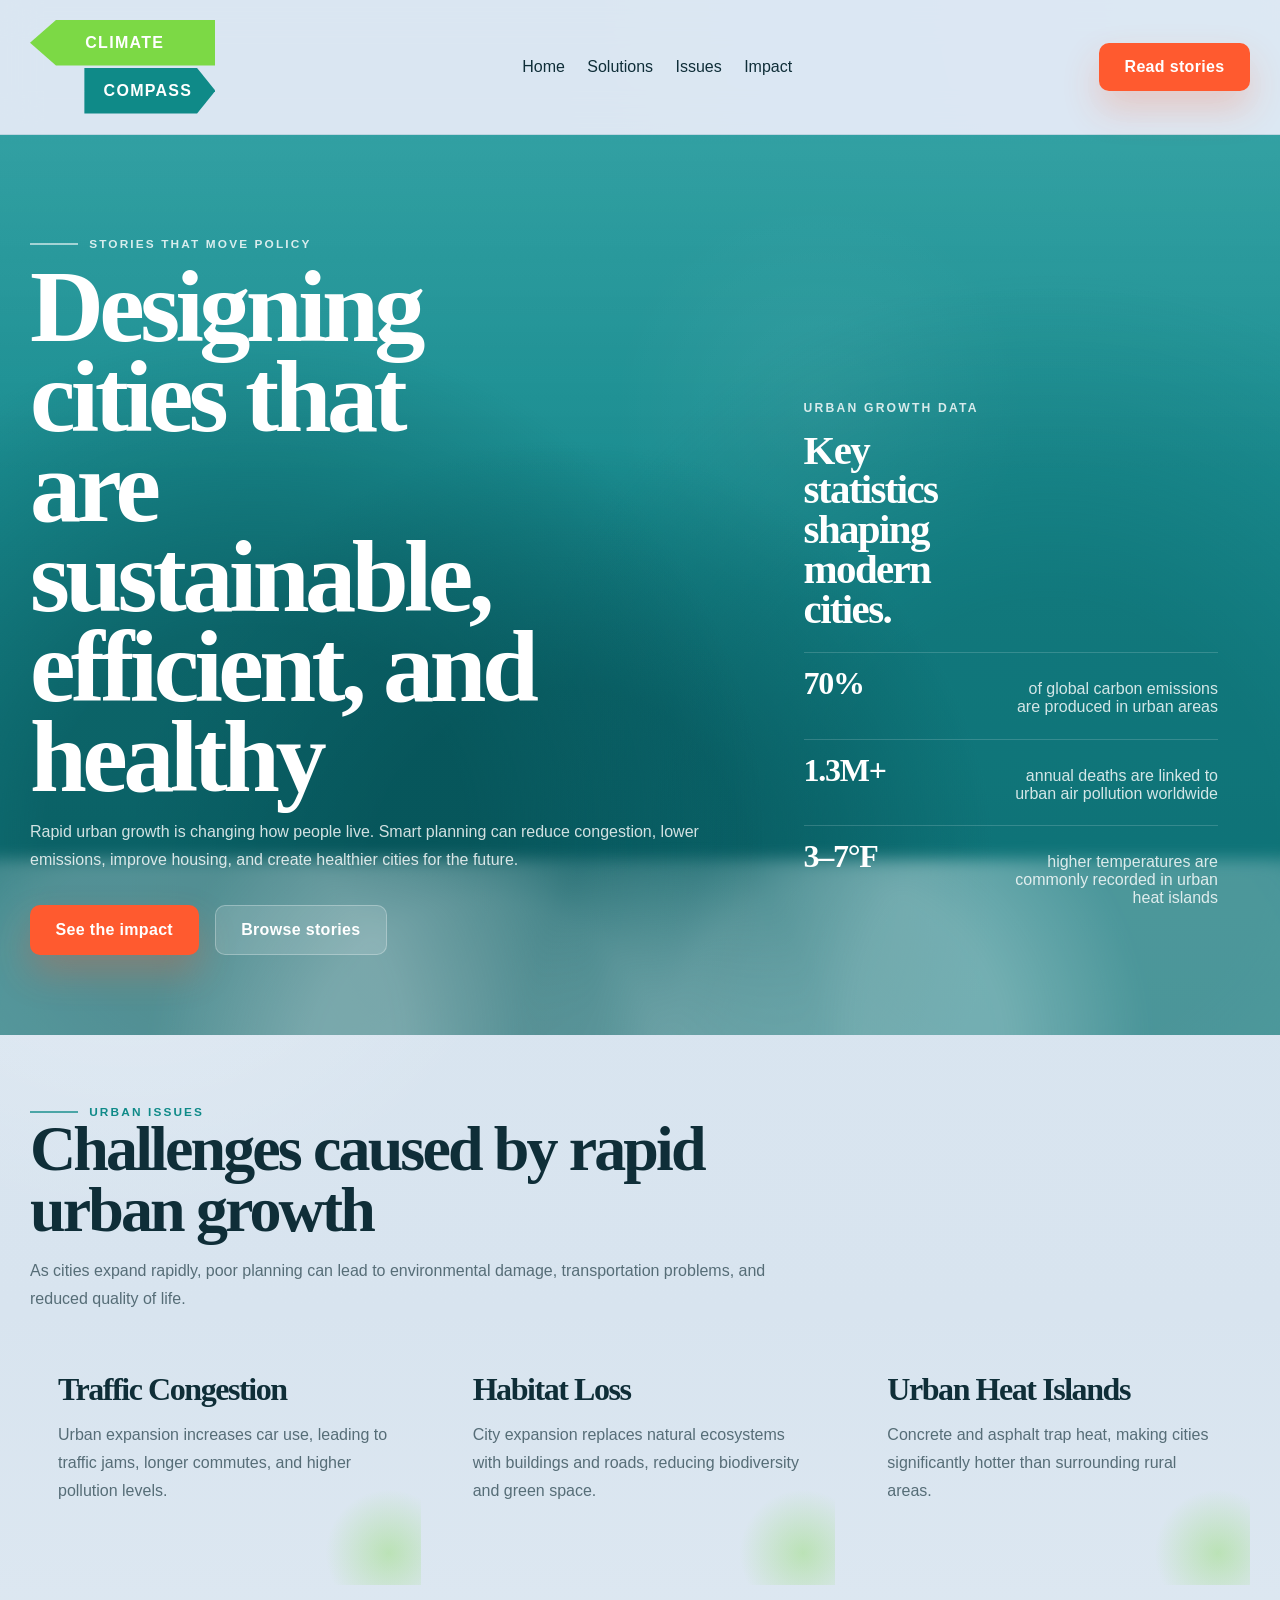
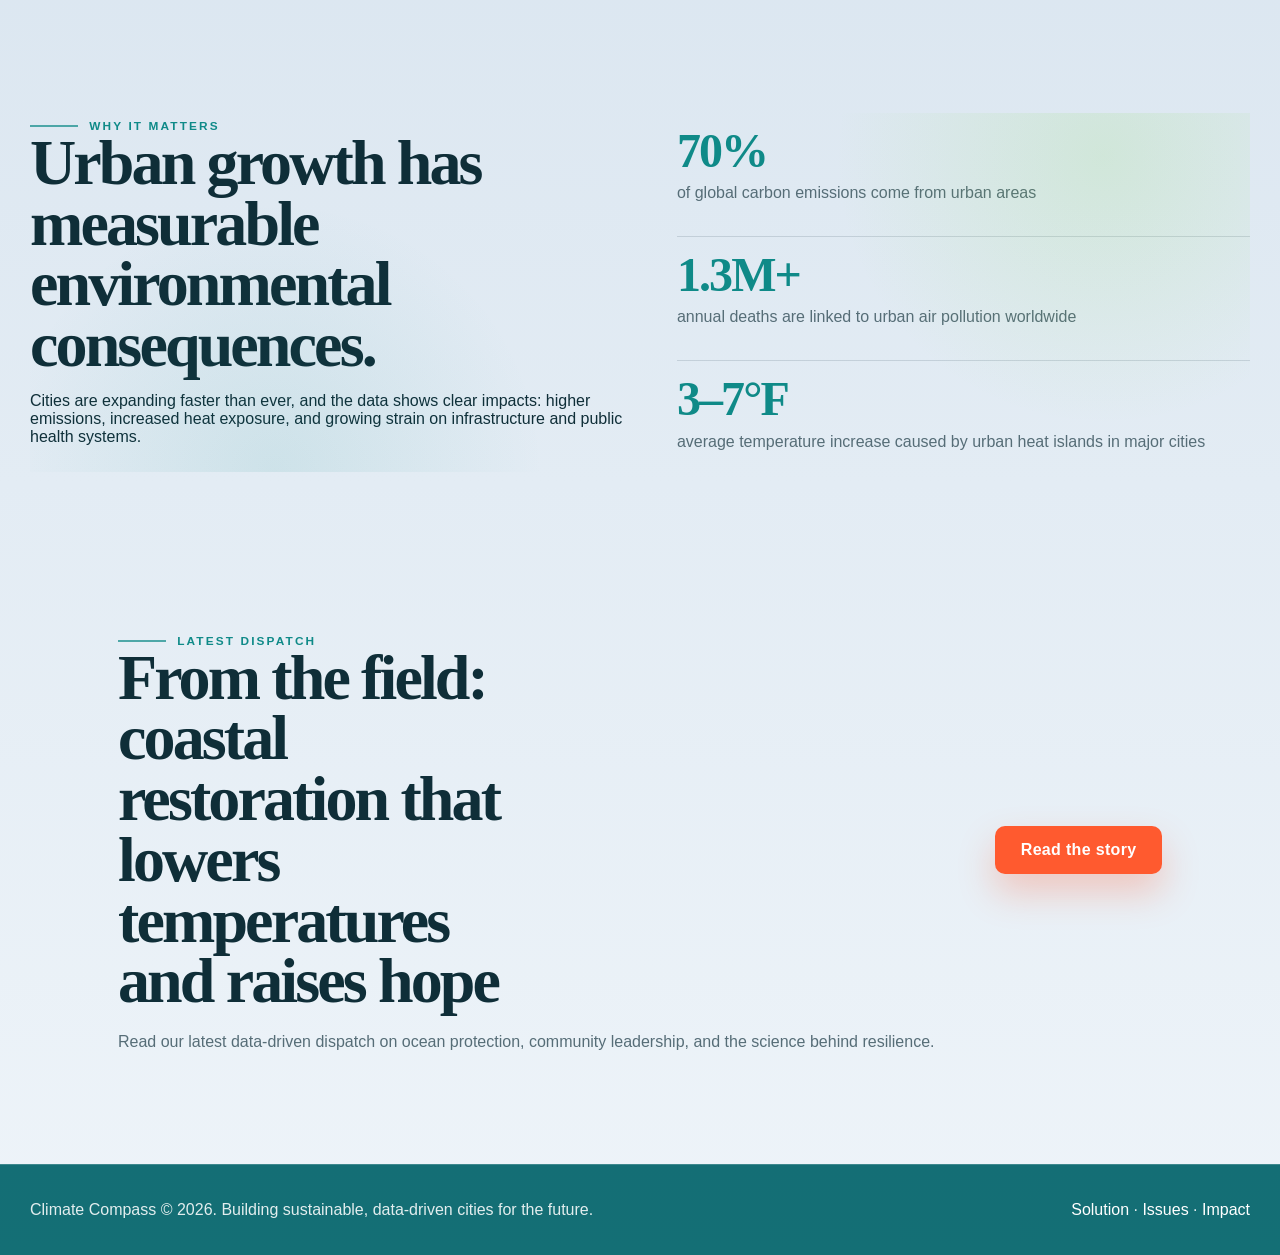
==== commit 832538d7: "Update index.html" ====
--- a/index.html
+++ b/index.html
@@ -15,8 +15,8 @@
       </a>
       <nav class="nav-links">
         <a href="index.html">Home</a>
-        <a href="blog.html">Blog</a>
-        <a href="#mission">Mission</a>
+        <a href="blog.html">Solutions</a>
+        <a href="#mission">Issues</a>
         <a href="#impact">Impact</a>
       </nav>
       <a class="button button-secondary" href="blog.html">Read stories</a>
@@ -28,8 +28,9 @@
       <div class="container hero-grid">
         <div class="hero-copy">
           <span class="eyebrow">Stories that move policy</span>
-          <h1>Powering local action with data, stories, and solutions.</h1>
-          <p>Join our movement to protect communities, restore ecosystems, and build a resilient future through climate-smart policy and everyday change.</p>
+          <h1>Designing cities that are sustainable, efficient, and healthy</h1>
+          <p>Rapid urban growth is changing how people live. Smart planning can reduce congestion, lower emissions, improve housing, and create healthier cities for the future.
+</p>
           <div class="hero-actions">
             <a class="button button-primary" href="#impact">See the impact</a>
             <a class="button button-ghost" href="blog.html">Browse stories</a>
@@ -37,20 +38,20 @@
         </div>
         <div class="hero-media">
           <div class="hero-card">
-            <p class="hero-card-label">Campaign pulse</p>
-            <h2>Evidence and storycraft built to hold attention.</h2>
+            <p class="hero-card-label">Urban growth data</p>
+            <h2>Key statistics shaping modern cities.</h2>
             <ul class="metric-list">
               <li>
-                <strong>55K+</strong>
-                <span>volunteers reached across local climate campaigns</span>
+                <strong>70%</strong>
+                <span>of global carbon emissions are produced in urban areas</span>
               </li>
               <li>
-                <strong>120+</strong>
-                <span>reported wins, explainers, and field stories published</span>
+                <strong>1.3M+</strong>
+                <span>annual deaths are linked to urban air pollution worldwide</span>
               </li>
               <li>
-                <strong>29%</strong>
-                <span>tracked emissions drop in partner regions</span>
+                <strong>3–7°F</strong>
+                <span>higher temperatures are commonly recorded in urban heat islands</span>
               </li>
             </ul>
           </div>
@@ -61,22 +62,22 @@
     <section id="mission" class="section-light">
       <div class="container">
         <div class="section-intro">
-          <span class="eyebrow">Our mission</span>
-          <h2>Mobilize a generation for climate resilience</h2>
-          <p>We combine compelling storytelling, visuals, and evidence-based analysis to create advocacy that reaches people, policy makers, and partners.</p>
+          <span class="eyebrow">Urban Issues</span>
+          <h2>Challenges caused by rapid urban growth</h2>
+          <p>As cities expand rapidly, poor planning can lead to environmental damage, transportation problems, and reduced quality of life.</p>
         </div>
         <div class="grid-3">
           <article class="feature-card">
-            <h3>Explain the issue</h3>
-            <p>Use accessible data, charts, and narratives to make climate science relatable and urgent.</p>
+            <h3>Traffic Congestion</h3>
+            <p>Urban expansion increases car use, leading to traffic jams, longer commutes, and higher pollution levels.</p>
           </article>
           <article class="feature-card">
-            <h3>Build community</h3>
-            <p>Connect neighbors, activists, and educators with ways to engage and take meaningful climate action together.</p>
+            <h3>Habitat Loss</h3>
+            <p>City expansion replaces natural ecosystems with buildings and roads, reducing biodiversity and green space.</p>
           </article>
           <article class="feature-card">
-            <h3>Track progress</h3>
-            <p>Measure every campaign with clear metrics and reports so people can see the change that their work creates.</p>
+            <h3>Urban Heat Islands</h3>
+            <p>Concrete and asphalt trap heat, making cities significantly hotter than surrounding rural areas.</p>
           </article>
         </div>
       </div>
@@ -86,21 +87,21 @@
       <div class="container impact-grid">
         <div>
           <span class="eyebrow">Why it matters</span>
-          <h2>Climate advocacy thrives on evidence and empathy.</h2>
-          <p>From policy shifts to grassroots conservation, the stories we document inspire action and the charts we publish keep progress honest.</p>
+          <h2>Urban growth has measurable environmental consequences.</h2>
+          <p>Cities are expanding faster than ever, and the data shows clear impacts: higher emissions, increased heat exposure, and growing strain on infrastructure and public health systems.</p>
         </div>
         <div class="impact-stat-grid">
           <div class="stat-box">
-            <strong>29%</strong>
-            <p>decrease in coal plant emissions in partner regions</p>
+            <strong>70%</strong>
+            <p>of global carbon emissions come from urban areas</p>
           </div>
           <div class="stat-box">
-            <strong>84%</strong>
-            <p>of survey respondents say they feel more empowered after learning climate solutions</p>
+            <strong>1.3M+</strong>
+            <p>annual deaths are linked to urban air pollution worldwide</p>
           </div>
           <div class="stat-box">
-            <strong>120+</strong>
-            <p>stories published about local climate victories and solutions</p>
+            <strong>3–7°F</strong>
+            <p>average temperature increase caused by urban heat islands in major cities</p>
           </div>
         </div>
       </div>
@@ -120,8 +121,8 @@
 
   <footer class="site-footer">
     <div class="container footer-grid">
-      <p>Climate Compass © 2026. United for climate justice and resilient communities.</p>
-      <p><a href="blog.html">Blog</a> · <a href="#mission">Mission</a> · <a href="#impact">Impact</a></p>
+      <p>Climate Compass © 2026. Building sustainable, data-driven cities for the future. </p>
+      <p><a href="blog.html">Solution</a> · <a href="#mission">Issues</a> · <a href="#impact">Impact</a></p>
     </div>
   </footer>
 </body>
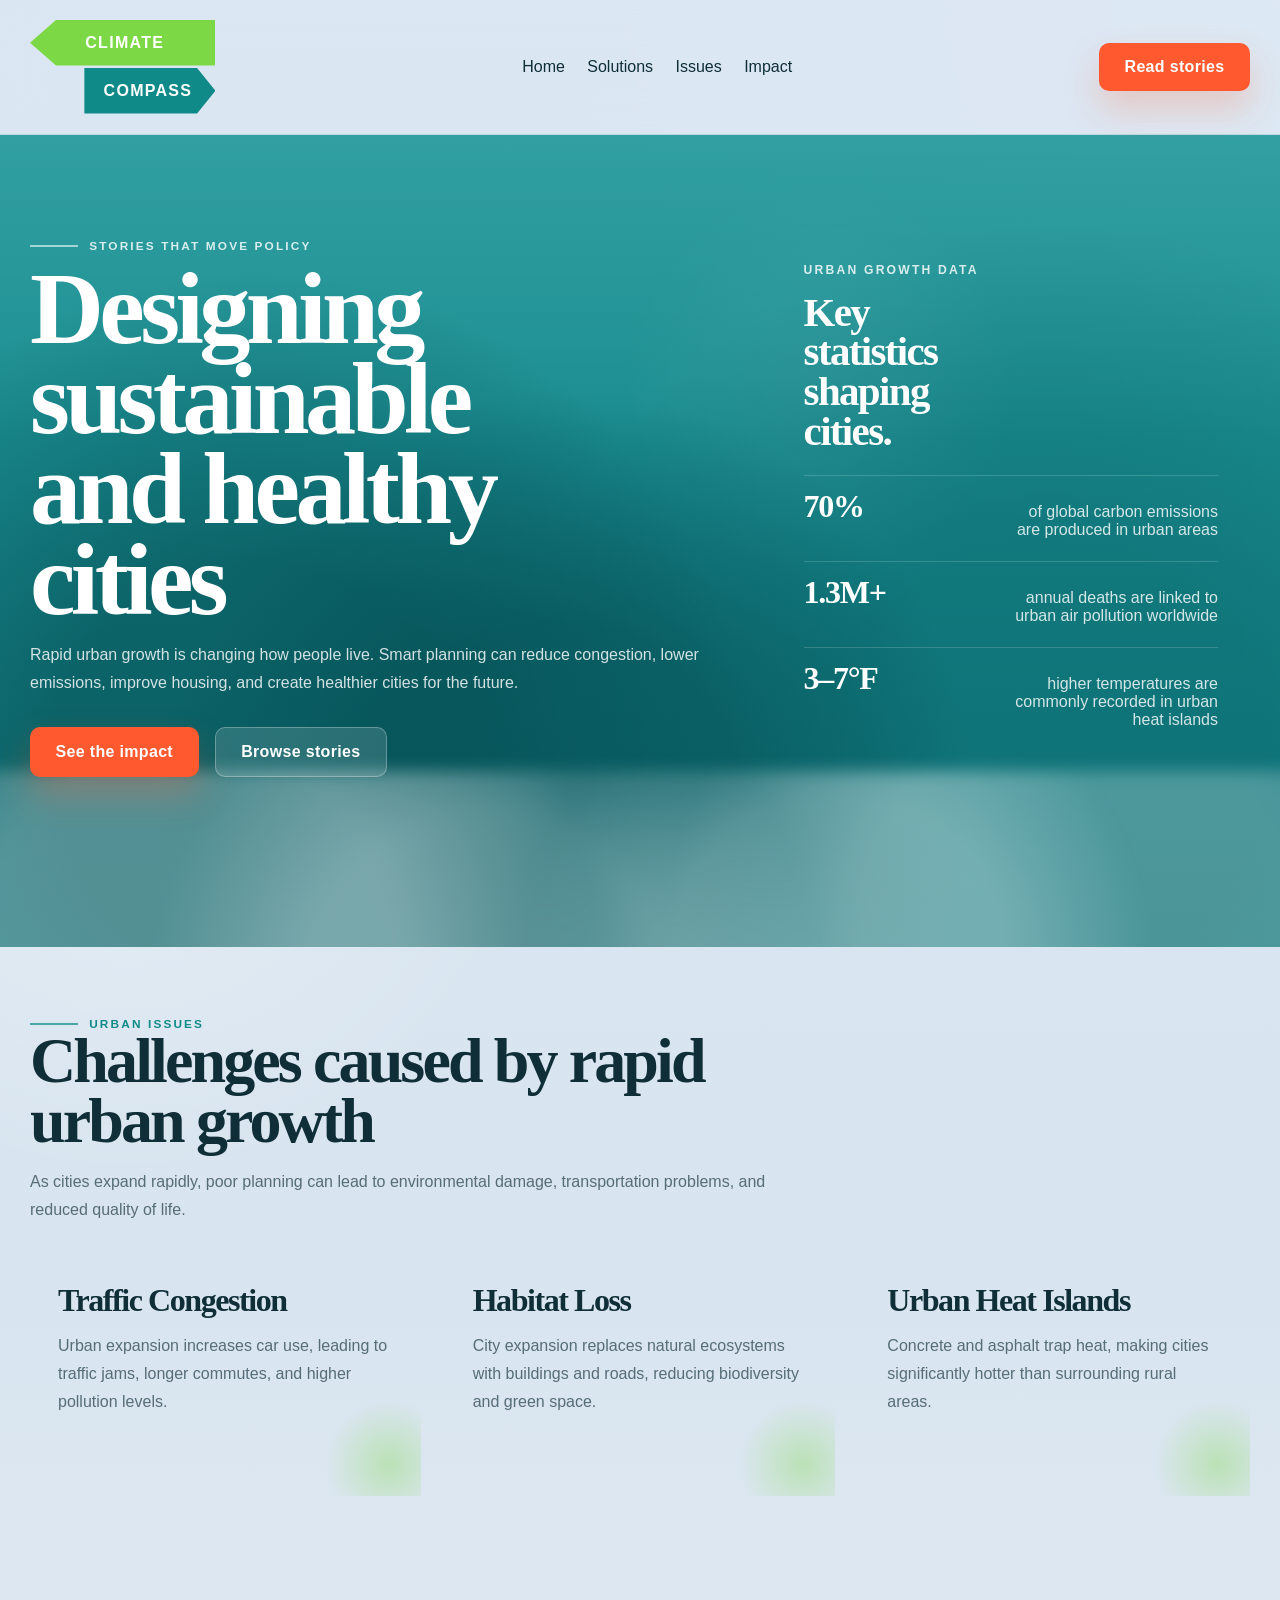
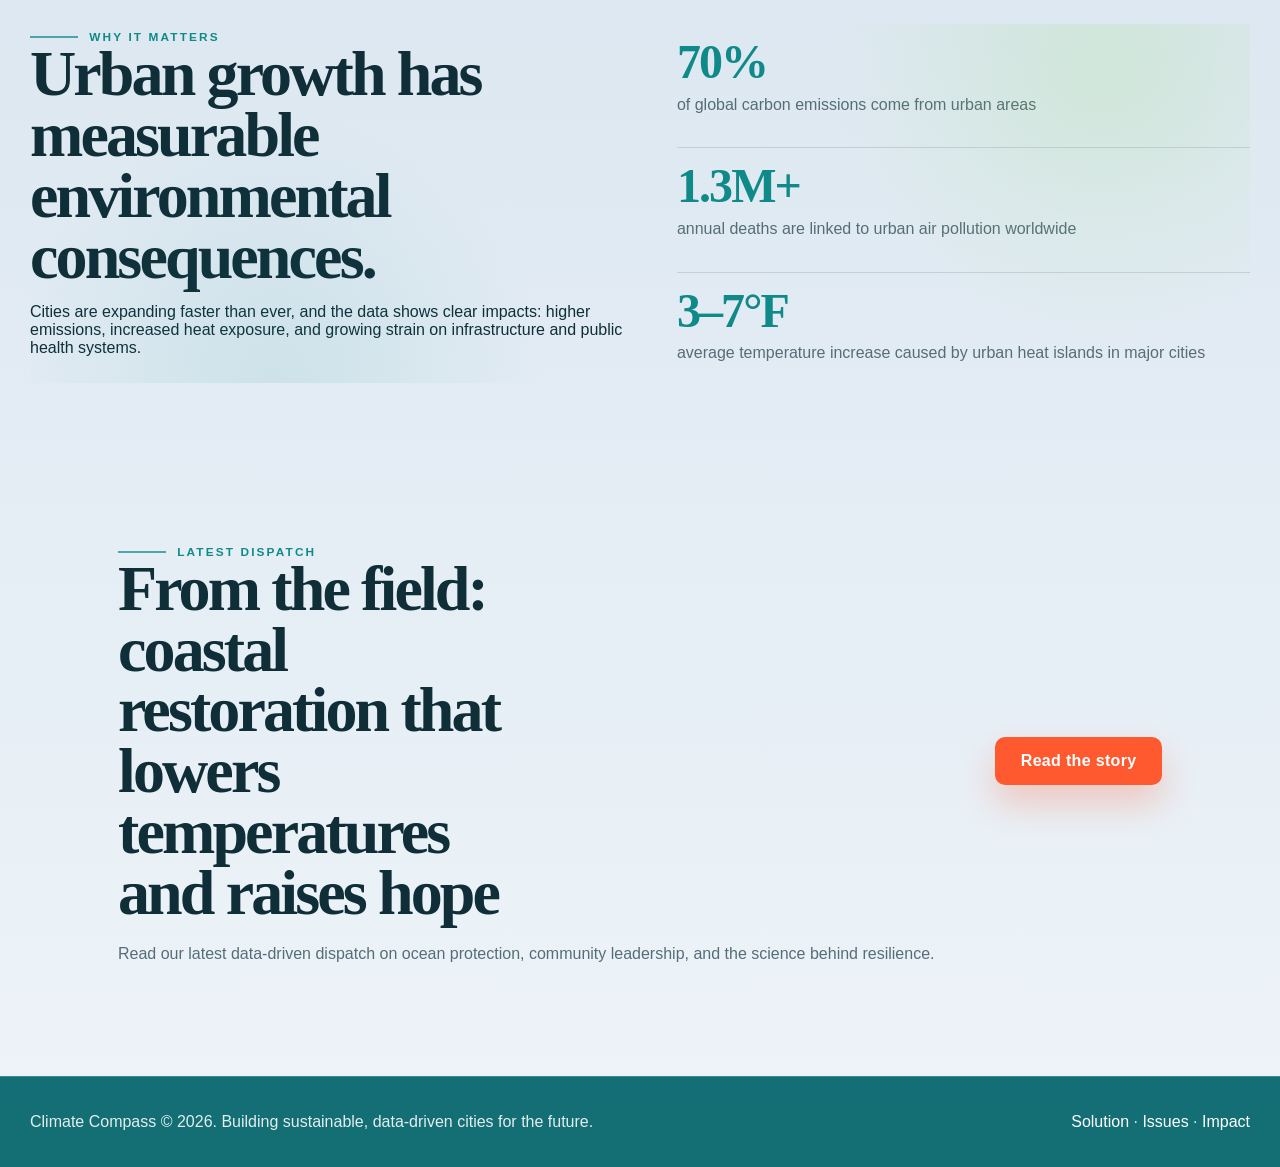
==== commit d82f49d8: "Update index.html" ====
--- a/index.html
+++ b/index.html
@@ -28,7 +28,7 @@
       <div class="container hero-grid">
         <div class="hero-copy">
           <span class="eyebrow">Stories that move policy</span>
-          <h1>Designing cities that are sustainable, efficient, and healthy</h1>
+          <h1>Designing sustainable and healthy cities</h1>
           <p>Rapid urban growth is changing how people live. Smart planning can reduce congestion, lower emissions, improve housing, and create healthier cities for the future.
 </p>
           <div class="hero-actions">
@@ -39,7 +39,7 @@
         <div class="hero-media">
           <div class="hero-card">
             <p class="hero-card-label">Urban growth data</p>
-            <h2>Key statistics shaping modern cities.</h2>
+            <h2>Key statistics shaping cities.</h2>
             <ul class="metric-list">
               <li>
                 <strong>70%</strong>
